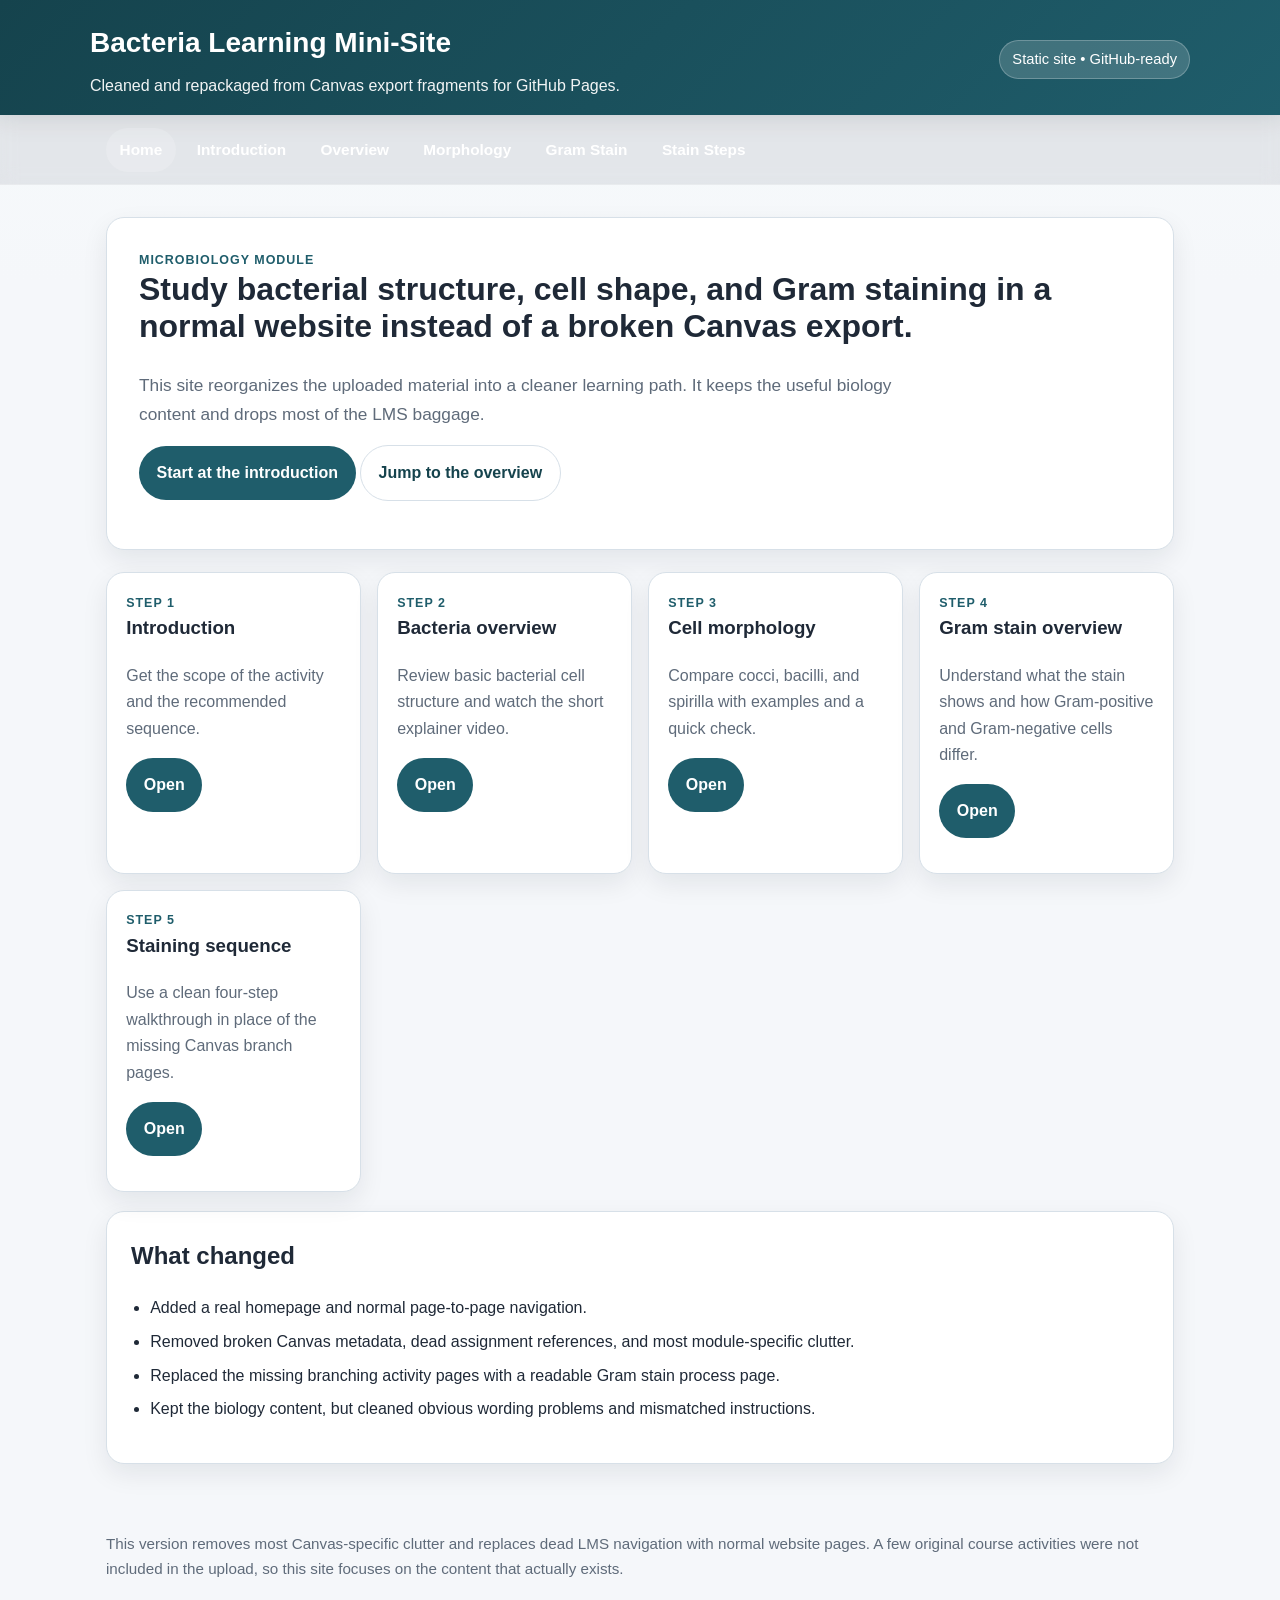
==== index.html @ 05d0887d "Add files via upload" ====
<!DOCTYPE html>
<html lang="en">
<head>
  <meta charset="UTF-8">
  <meta name="viewport" content="width=device-width, initial-scale=1.0">
  <title>Bacteria Learning Mini-Site</title>
  <link rel="stylesheet" href="styles.css">
</head>
<body>
<header class="site-header">
  <div class="header-inner">
    <div class="header-top">
      <div class="brand">
        <h1>Bacteria Learning Mini-Site</h1>
        <p>Cleaned and repackaged from Canvas export fragments for GitHub Pages.</p>
      </div>
      <div class="badge">Static site • GitHub-ready</div>
    </div>
  </div>
</header>
<nav class="site-nav">
  <div class="nav-inner"><a href="index.html" class="active">Home</a><a href="introduction_page.html" class="">Introduction</a><a href="explainer_page.html" class="">Overview</a><a href="activity1_cell_morphology.html" class="">Morphology</a><a href="gram_staining_overview.html" class="">Gram Stain</a><a href="gramstain_start.html" class="">Stain Steps</a></div>
</nav>
<main>

<section class="hero">
  <div class="kicker">Microbiology module</div>
  <h2>Study bacterial structure, cell shape, and Gram staining in a normal website instead of a broken Canvas export.</h2>
  <p class="lead">This site reorganizes the uploaded material into a cleaner learning path. It keeps the useful biology content and drops most of the LMS baggage.</p>
  <p>
    <a class="button" href="introduction_page.html">Start at the introduction</a>
    <a class="button secondary" href="explainer_page.html">Jump to the overview</a>
  </p>
</section>
<section class="grid">
  <article class="card">
    <div class="kicker">Step 1</div>
    <h3>Introduction</h3>
    <p>Get the scope of the activity and the recommended sequence.</p>
    <p><a class="button" href="introduction_page.html">Open</a></p>
  </article>
  <article class="card">
    <div class="kicker">Step 2</div>
    <h3>Bacteria overview</h3>
    <p>Review basic bacterial cell structure and watch the short explainer video.</p>
    <p><a class="button" href="explainer_page.html">Open</a></p>
  </article>
  <article class="card">
    <div class="kicker">Step 3</div>
    <h3>Cell morphology</h3>
    <p>Compare cocci, bacilli, and spirilla with examples and a quick check.</p>
    <p><a class="button" href="activity1_cell_morphology.html">Open</a></p>
  </article>
  <article class="card">
    <div class="kicker">Step 4</div>
    <h3>Gram stain overview</h3>
    <p>Understand what the stain shows and how Gram-positive and Gram-negative cells differ.</p>
    <p><a class="button" href="gram_staining_overview.html">Open</a></p>
  </article>
  <article class="card">
    <div class="kicker">Step 5</div>
    <h3>Staining sequence</h3>
    <p>Use a clean four-step walkthrough in place of the missing Canvas branch pages.</p>
    <p><a class="button" href="gramstain_start.html">Open</a></p>
  </article>
</section>
<section class="panel" style="margin-top:1.2rem;">
  <h2>What changed</h2>
  <ul class="list-clean">
    <li>Added a real homepage and normal page-to-page navigation.</li>
    <li>Removed broken Canvas metadata, dead assignment references, and most module-specific clutter.</li>
    <li>Replaced the missing branching activity pages with a readable Gram stain process page.</li>
    <li>Kept the biology content, but cleaned obvious wording problems and mismatched instructions.</li>
  </ul>
</section>

</main>
<footer class="site-footer">
  This version removes most Canvas-specific clutter and replaces dead LMS navigation with normal website pages. A few original course activities were not included in the upload, so this site focuses on the content that actually exists.
</footer>
</body>
</html>
---- styles.css ----
:root {
  --accent: #1f5d6b;
  --accent-dark: #15434d;
  --accent-soft: #e8f3f5;
  --bg: #f5f7fa;
  --card: #ffffff;
  --text: #1f2937;
  --muted: #5f6b7a;
  --border: #d7e0e8;
  --success: #1f7a5a;
  --warning: #9a6700;
  --shadow: 0 10px 26px rgba(17, 24, 39, .08);
}
* { box-sizing: border-box; }
html { scroll-behavior: smooth; }
body {
  margin: 0;
  font-family: Arial, Helvetica, sans-serif;
  color: var(--text);
  background: linear-gradient(180deg, #f7fbfc 0%, var(--bg) 280px);
  line-height: 1.65;
}
a { color: var(--accent); }
a:hover { color: var(--accent-dark); }
header.site-header {
  background: linear-gradient(135deg, var(--accent-dark), var(--accent));
  color: white;
  padding: 1.25rem 1rem 1rem;
  box-shadow: 0 4px 18px rgba(0,0,0,.12);
}
.header-inner, .nav-inner, main {
  max-width: 1100px;
  margin: 0 auto;
}
.header-top {
  display: flex;
  justify-content: space-between;
  align-items: center;
  gap: 1rem;
  flex-wrap: wrap;
}
.brand h1 { margin: 0; font-size: 1.75rem; }
.brand p { margin: .4rem 0 0; opacity: .94; }
.badge {
  display: inline-block;
  padding: .4rem .75rem;
  border-radius: 999px;
  background: rgba(255,255,255,.16);
  border: 1px solid rgba(255,255,255,.24);
  font-size: .92rem;
}
nav.site-nav {
  background: rgba(15, 23, 42, .08);
  backdrop-filter: blur(8px);
  border-bottom: 1px solid rgba(255,255,255,.18);
}
.nav-inner {
  display: flex;
  flex-wrap: wrap;
  gap: .45rem;
  padding: .8rem 1rem;
}
nav.site-nav a {
  color: white;
  text-decoration: none;
  padding: .58rem .85rem;
  border-radius: 999px;
  font-weight: 700;
  font-size: .96rem;
}
nav.site-nav a:hover, nav.site-nav a.active {
  background: rgba(255,255,255,.16);
}
main {
  padding: 2rem 1rem 3rem;
}
.hero, .panel, .card, .callout, .step-card {
  background: var(--card);
  border: 1px solid var(--border);
  border-radius: 18px;
  box-shadow: var(--shadow);
}
.hero {
  padding: 2rem;
  margin-bottom: 1.4rem;
}
.hero h2 { margin-top: 0; font-size: 2rem; line-height: 1.15; }
.hero p.lead { font-size: 1.08rem; color: var(--muted); max-width: 760px; }
.button, button.button {
  display: inline-block;
  background: var(--accent);
  color: white;
  text-decoration: none;
  padding: .85rem 1.1rem;
  border-radius: 999px;
  font-weight: 700;
  border: none;
}
.button.secondary {
  background: white;
  color: var(--accent-dark);
  border: 1px solid var(--border);
}
.button.muted {
  background: #e9eef2;
  color: #43515f;
}
.grid {
  display: grid;
  grid-template-columns: repeat(auto-fit, minmax(240px, 1fr));
  gap: 1rem;
}
.card {
  padding: 1.2rem;
}
.card h3 { margin-top: 0; }
.card p { color: var(--muted); }
.kicker {
  text-transform: uppercase;
  letter-spacing: .08em;
  font-size: .78rem;
  color: var(--accent);
  font-weight: 800;
}
.panel {
  padding: 1.5rem;
  margin-bottom: 1.2rem;
}
.panel h2:first-child, .panel h3:first-child { margin-top: 0; }
.two-col {
  display: grid;
  grid-template-columns: 1.3fr .9fr;
  gap: 1.2rem;
}
.callout {
  padding: 1rem 1.1rem;
  background: var(--accent-soft);
}
.callout.warning {
  background: #fff5dd;
}
.callout.success {
  background: #e9f7f0;
}
.list-clean {
  padding-left: 1.2rem;
}
.list-clean li { margin-bottom: .45rem; }
.media-grid {
  display: grid;
  grid-template-columns: repeat(auto-fit, minmax(220px, 1fr));
  gap: 1rem;
}
figure.media-card {
  margin: 0;
  background: #fbfcfd;
  border: 1px solid var(--border);
  border-radius: 16px;
  overflow: hidden;
}
.media-card img {
  display: block;
  width: 100%;
  aspect-ratio: 4 / 3;
  object-fit: cover;
  background: #eef2f6;
}
.media-card figcaption {
  padding: .9rem 1rem 1rem;
}
.media-card small { color: var(--muted); }
.steps {
  display: grid;
  grid-template-columns: repeat(auto-fit, minmax(220px, 1fr));
  gap: 1rem;
}
.step-card { padding: 1.1rem; position: relative; }
.step-number {
  display: inline-flex;
  width: 2rem;
  height: 2rem;
  border-radius: 999px;
  align-items: center;
  justify-content: center;
  background: var(--accent);
  color: white;
  font-weight: 800;
  margin-bottom: .8rem;
}
.step-card h3 { margin: 0 0 .35rem; }
.step-card p { color: var(--muted); margin-bottom: .65rem; }
.inline-note {
  color: var(--muted);
  font-size: .95rem;
}
.table-wrap {
  overflow-x: auto;
}
table.compare {
  width: 100%;
  border-collapse: collapse;
}
table.compare th, table.compare td {
  border: 1px solid var(--border);
  padding: .85rem;
  text-align: left;
  vertical-align: top;
}
table.compare th { background: #f4f7fa; }
footer.site-footer {
  max-width: 1100px;
  margin: 0 auto 3rem;
  padding: 0 1rem;
  color: var(--muted);
  font-size: .95rem;
}
details {
  border: 1px solid var(--border);
  border-radius: 14px;
  padding: .9rem 1rem;
  background: #fbfdff;
}
summary {
  cursor: pointer;
  font-weight: 700;
}
iframe.video {
  width: 100%;
  min-height: 360px;
  border: 0;
  border-radius: 16px;
}
hr.soft {
  border: 0;
  border-top: 1px solid var(--border);
  margin: 1.4rem 0;
}
@media (max-width: 800px) {
  .two-col { grid-template-columns: 1fr; }
  .hero { padding: 1.35rem; }
  .hero h2 { font-size: 1.55rem; }
  iframe.video { min-height: 240px; }
}
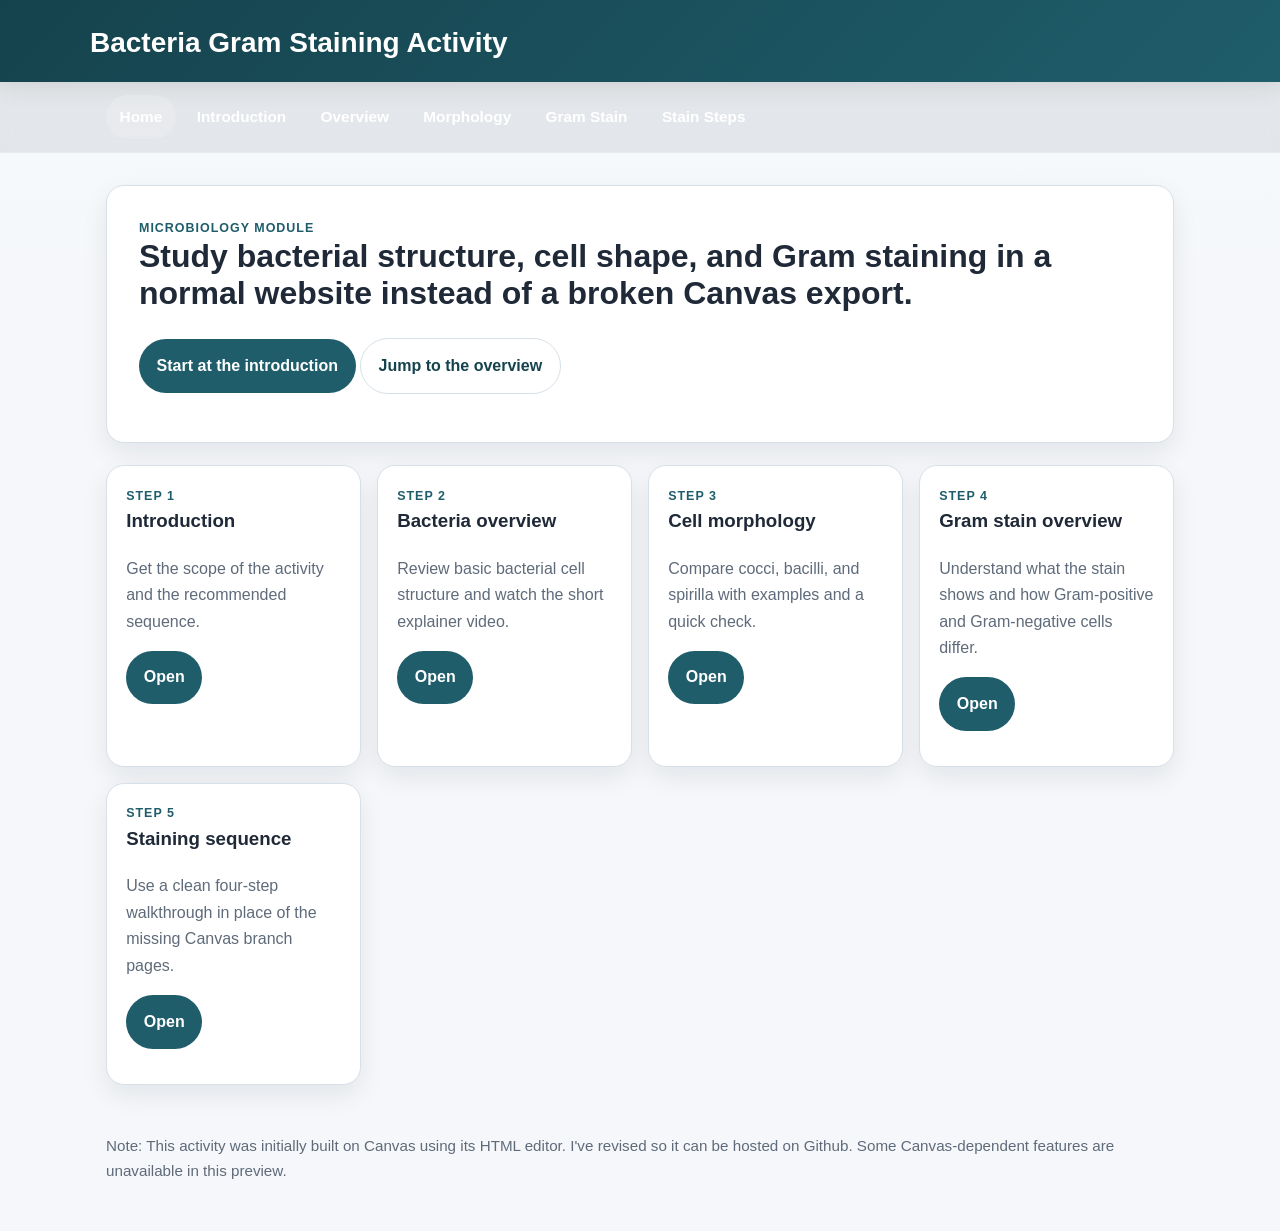
==== commit 4ee2779d: "Update index.html" ====
--- a/index.html
+++ b/index.html
@@ -11,10 +11,8 @@
   <div class="header-inner">
     <div class="header-top">
       <div class="brand">
-        <h1>Bacteria Learning Mini-Site</h1>
-        <p>Cleaned and repackaged from Canvas export fragments for GitHub Pages.</p>
+        <h1>Bacteria Gram Staining Activity</h1>
       </div>
-      <div class="badge">Static site • GitHub-ready</div>
     </div>
   </div>
 </header>
@@ -26,7 +24,6 @@
 <section class="hero">
   <div class="kicker">Microbiology module</div>
   <h2>Study bacterial structure, cell shape, and Gram staining in a normal website instead of a broken Canvas export.</h2>
-  <p class="lead">This site reorganizes the uploaded material into a cleaner learning path. It keeps the useful biology content and drops most of the LMS baggage.</p>
   <p>
     <a class="button" href="introduction_page.html">Start at the introduction</a>
     <a class="button secondary" href="explainer_page.html">Jump to the overview</a>
@@ -64,19 +61,10 @@
     <p><a class="button" href="gramstain_start.html">Open</a></p>
   </article>
 </section>
-<section class="panel" style="margin-top:1.2rem;">
-  <h2>What changed</h2>
-  <ul class="list-clean">
-    <li>Added a real homepage and normal page-to-page navigation.</li>
-    <li>Removed broken Canvas metadata, dead assignment references, and most module-specific clutter.</li>
-    <li>Replaced the missing branching activity pages with a readable Gram stain process page.</li>
-    <li>Kept the biology content, but cleaned obvious wording problems and mismatched instructions.</li>
-  </ul>
-</section>
 
 </main>
 <footer class="site-footer">
-  This version removes most Canvas-specific clutter and replaces dead LMS navigation with normal website pages. A few original course activities were not included in the upload, so this site focuses on the content that actually exists.
+ Note: This activity was initially built on Canvas using its HTML editor. I've revised so it can be hosted on Github. Some Canvas-dependent features are unavailable in this preview. 
 </footer>
 </body>
-</html>+</html>
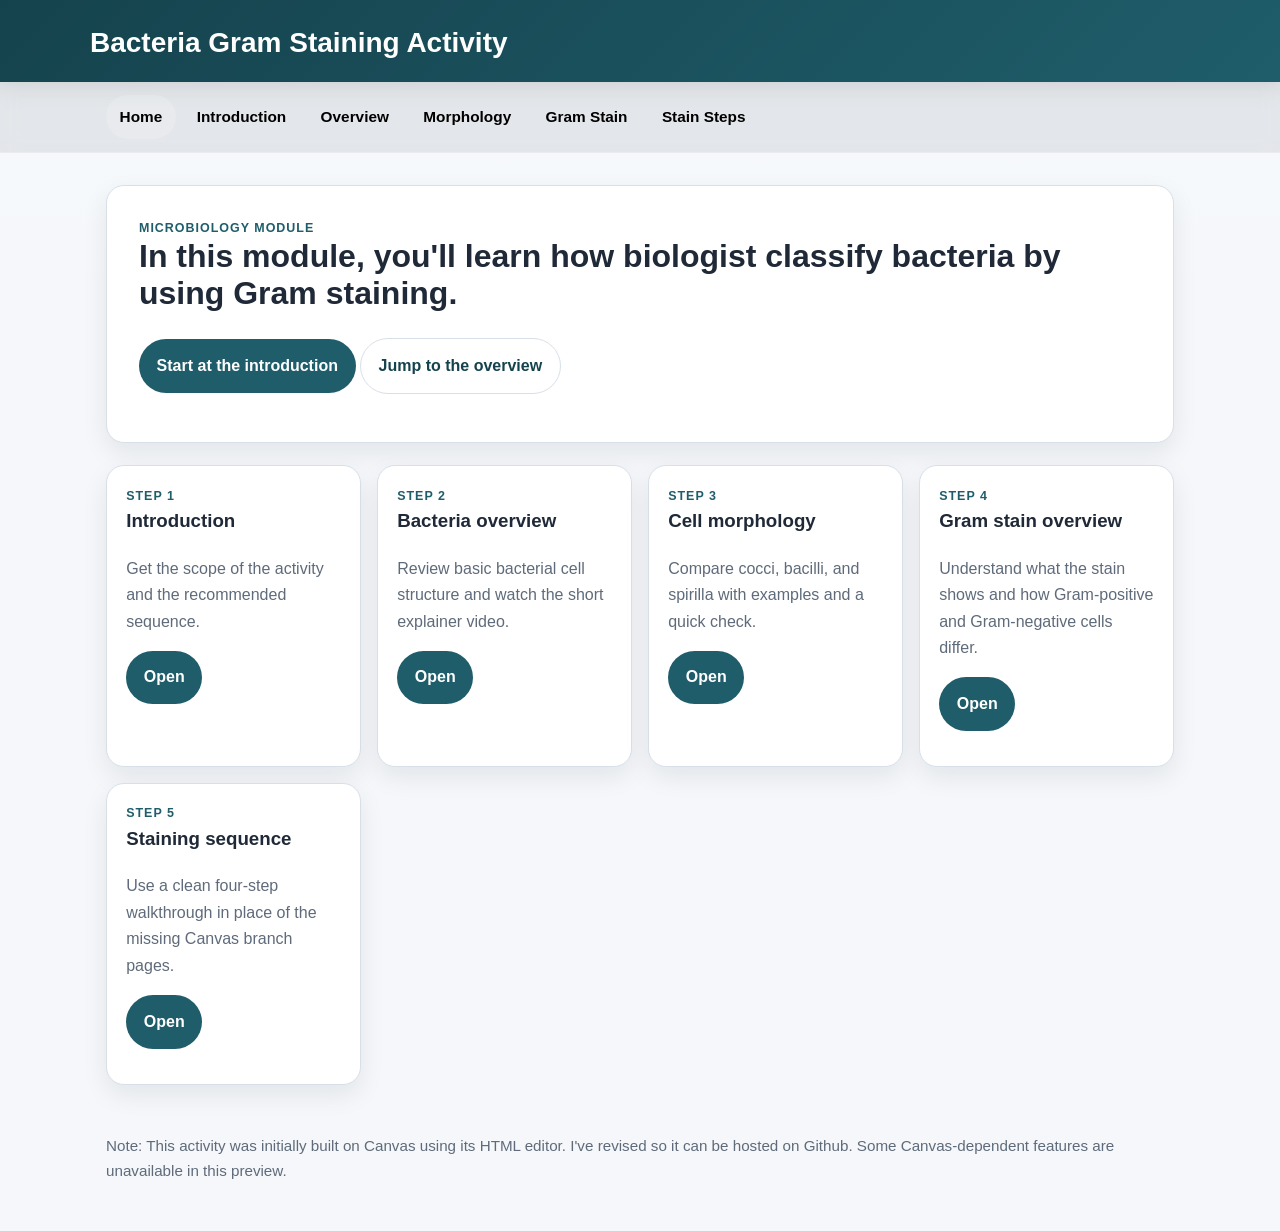
==== commit 344b4830: "Update index.html" ====
--- a/index.html
+++ b/index.html
@@ -23,7 +23,7 @@
 
 <section class="hero">
   <div class="kicker">Microbiology module</div>
-  <h2>Study bacterial structure, cell shape, and Gram staining in a normal website instead of a broken Canvas export.</h2>
+  <h2>In this module, you'll learn how biologist classify bacteria by using Gram staining.</h2>
   <p>
     <a class="button" href="introduction_page.html">Start at the introduction</a>
     <a class="button secondary" href="explainer_page.html">Jump to the overview</a>
--- a/styles.css
+++ b/styles.css
@@ -62,7 +62,7 @@
   padding: .8rem 1rem;
 }
 nav.site-nav a {
-  color: white;
+  color: rgb(0, 0, 0);
   text-decoration: none;
   padding: .58rem .85rem;
   border-radius: 999px;
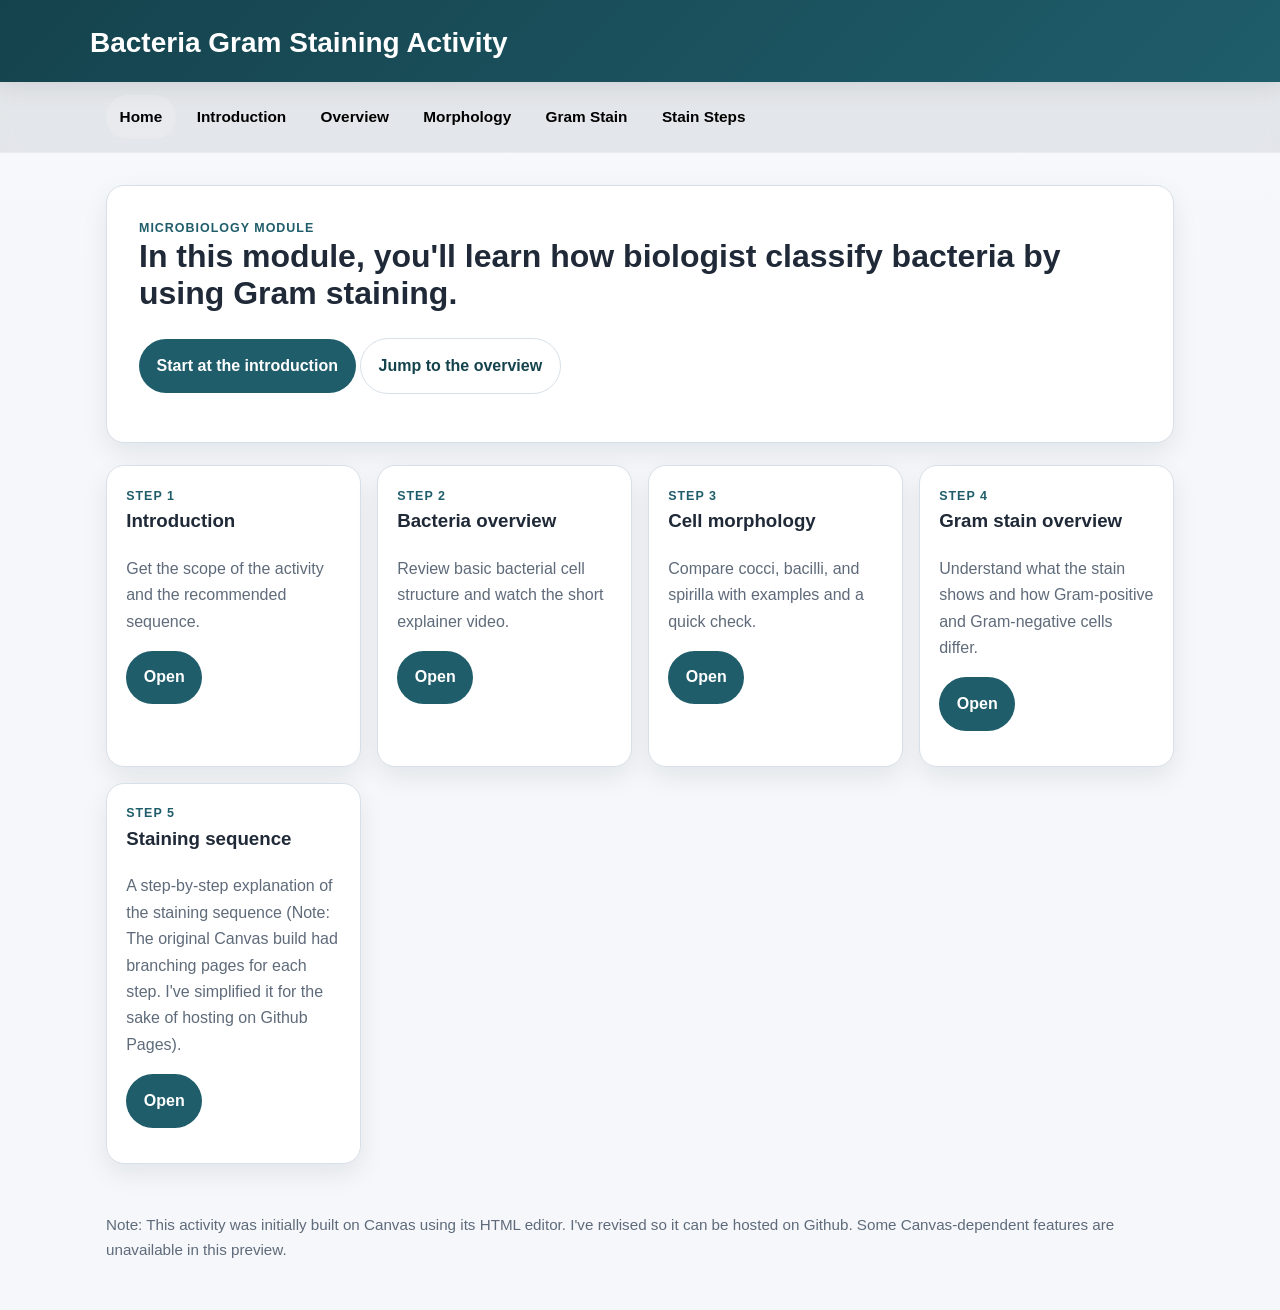
==== commit 2dcb07f9: "Update index.html" ====
--- a/index.html
+++ b/index.html
@@ -57,7 +57,7 @@
   <article class="card">
     <div class="kicker">Step 5</div>
     <h3>Staining sequence</h3>
-    <p>Use a clean four-step walkthrough in place of the missing Canvas branch pages.</p>
+    <p>A step-by-step explanation of the staining sequence (Note: The original Canvas build had branching pages for each step. I've simplified it for the sake of hosting on Github Pages).</p>
     <p><a class="button" href="gramstain_start.html">Open</a></p>
   </article>
 </section>
